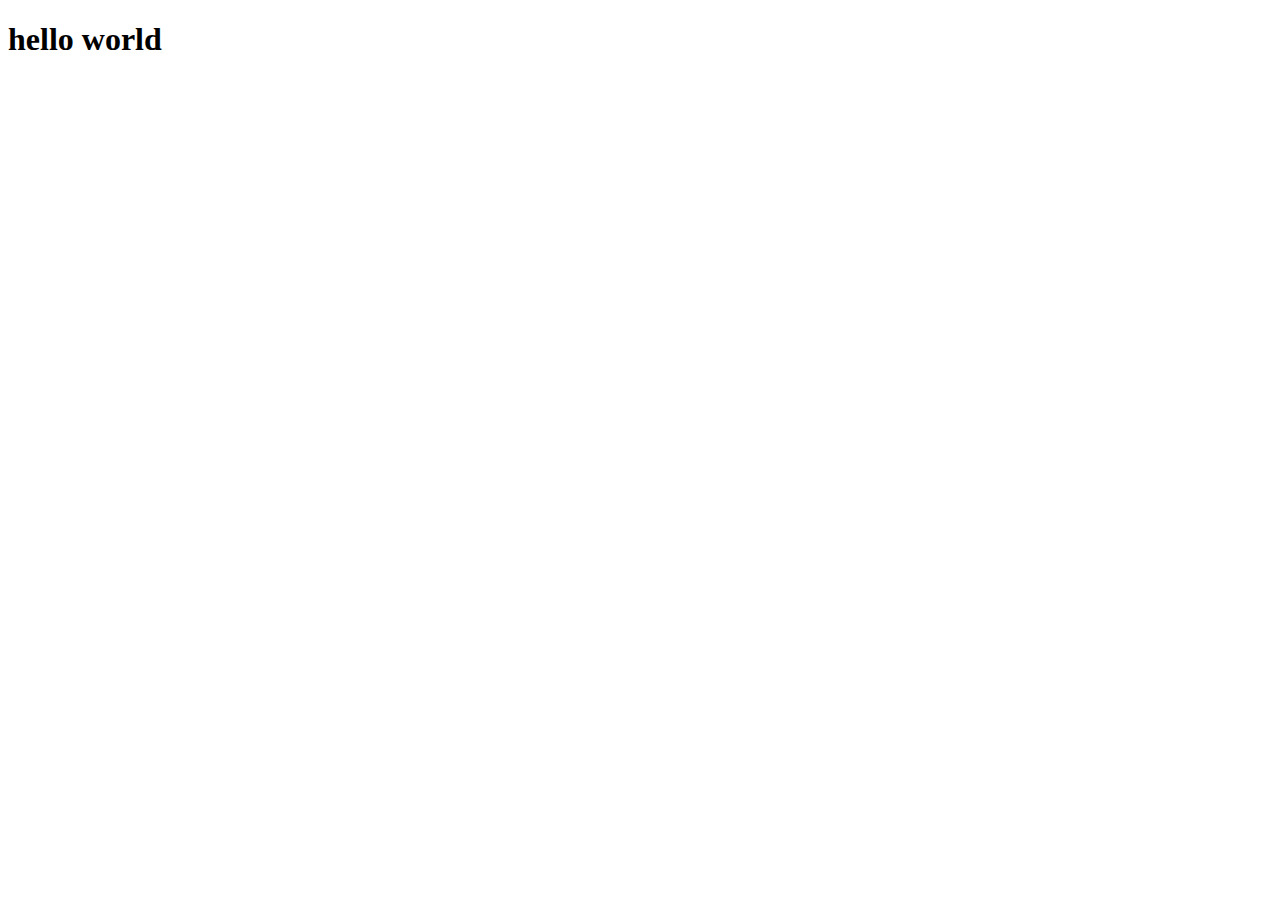
==== index.html @ ac99f6fc "first commit" ====
<!DOCTYPE html>
<html lang="en">
<head>
    <meta charset="UTF-8">
    <meta name="viewport" content="width=device-width, initial-scale=1.0">
    <title>Document</title>
</head>
<body>
    

    <h1>hello world</h1>



</body>
</html>
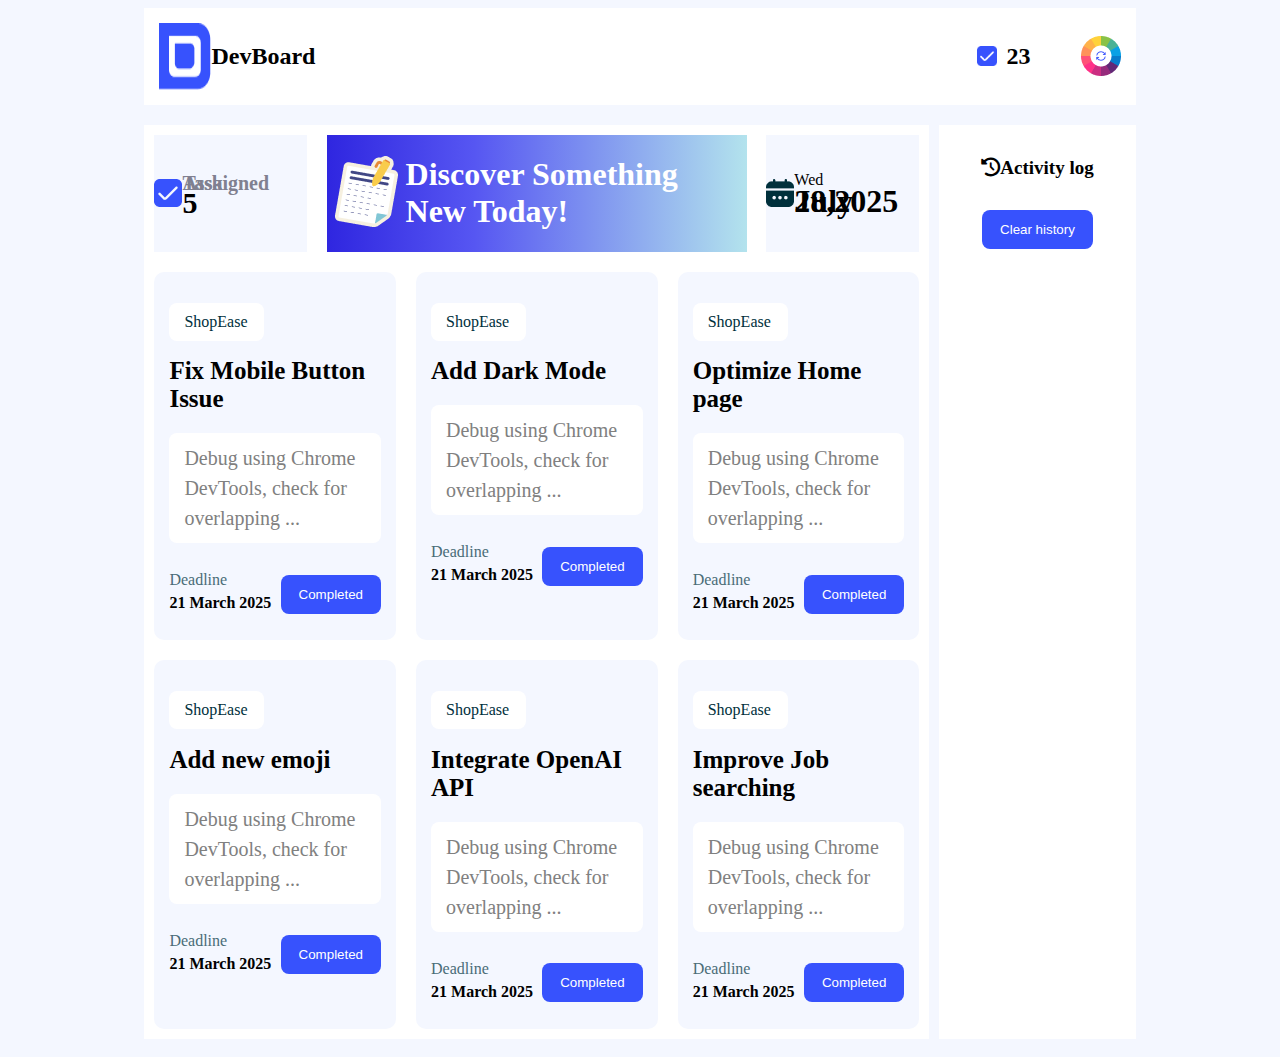
==== commit 147c85d9: "kicota korlam r ki" ====
--- a/index.html
+++ b/index.html
@@ -1,16 +1,310 @@
 <!DOCTYPE html>
 <html lang="en">
+
 <head>
     <meta charset="UTF-8">
     <meta name="viewport" content="width=device-width, initial-scale=1.0">
-    <title>Document</title>
+    <title>Dev_Board</title>
+    <link rel="stylesheet" href="style.css">
+    <!-- font awesome cdn -->
+    <link rel="stylesheet" href="https://cdnjs.cloudflare.com/ajax/libs/font-awesome/6.7.2/css/all.min.css">
+
 </head>
+
 <body>
-    
-
-    <h1>hello world</h1>
-
-
-
+    <section>
+
+        <!-- header part -->
+        <section class="container">
+            <header class="mainheader">
+                <div class="headerlogu">
+                    <img src="./assets/logo.png" alt="">
+                    <h2>DevBoard</h2>
+                </div>
+                <div class="headerChechBoxButton">
+                    <div class="checBox">
+                        <img class="checBoxImg" src="./assets/checkbox.png" alt="">
+                        <h2 id="checkboxValue">23</h2>
+                    </div>
+                    <div class="headerButton">
+                        <img id="bgChange" class="headerButtonImg" src="./assets/theme-btn.png" alt="">
+                    </div>
+
+                </div>
+            </header>
+
+
+            <!-- dev board start -->
+
+            <section class="dev-board">
+                <div style="background-color: white; width: 80%;">
+                    <div class="devBoard_01">
+                        <div class="mainbox">
+
+                            <!-- first row  -->
+                            <div class="first-row">
+                                
+                            <div class="firstRow-Box1">
+                                <div>
+                                    <img src="./assets/checkbox.png" alt="">
+                                </div>
+                                <div class="firstRow-Box1_content">
+                                    <p>Task Assaigned</p>
+                                    <h1 id="task-value">5</h1>
+                                </div>
+                            </div>
+
+                            <div id="disciver" class="firstRow-Box2">
+                                <div>
+                                    <img src="./assets/board.png" alt="">
+                                </div>
+                                <div>
+                                    <h1>Discover Something <br>
+                                         New Today!</h1>
+                                </div>
+                            </div>
+
+                            <div class="firstRow-Box3">
+                                <div>
+                                    <img src="./assets/calender.png" alt="">
+                                </div>
+                                <div>
+                                    <p>Wed</p>
+                                    <h1>July 28,2025</h1>
+                                </div>
+                            </div>
+                            </div>
+
+
+                            <div class="six_box">
+                                <div class="box-1">
+                                    <p class="box-1btn">ShopEase</p>
+                                    <h1 class="box-heading">Fix Mobile Button Issue </h1>
+                                    <p class="box-btn-02">Debug using Chrome DevTools, check for overlapping ...</p>
+
+                                    <div class="deadline">
+                                        <div class="deadlineText">
+                                            <p style="color: #496c77;">Deadline</p>
+                                            <h4>21 March 2025</h4>
+                                        </div>
+                                        <div>
+                                            <button id="deedline-Button" class="deadline-BTN">Completed</button>
+                                        </div>
+                                    </div>
+                                </div>
+
+                                <div class="box-1">
+                                    <p class="box-1btn">ShopEase</p>
+                                    <h1 class="box-heading">Add Dark Mode </h1>
+                                    <p class="box-btn-02">Debug using Chrome DevTools, check for overlapping ...</p>
+
+                                    <div class="deadline">
+                                        <div class="deadlineText">
+                                            <p style="color: #496c77;">Deadline</p>
+                                            <h4>21 March 2025</h4>
+                                        </div>
+                                        <div>
+                                            <button id="deedline-Button2" class="deadline-BTN">Completed</button>
+                                        </div>
+                                    </div>
+                                </div>
+
+                                <div class="box-1">
+                                    <p class="box-1btn">ShopEase</p>
+                                    <h1 class="box-heading">Optimize  Home page  </h1>
+                                    <p class="box-btn-02">Debug using Chrome DevTools, check for overlapping ...</p>
+
+                                    <div class="deadline">
+                                        <div class="deadlineText">
+                                            <p style="color: #496c77;">Deadline</p>
+                                            <h4>21 March 2025</h4>
+                                        </div>
+                                        <div>
+                                            <button id="deedline-Button3" class="deadline-BTN">Completed</button>
+                                        </div>
+                                    </div>
+                                </div>
+                                <div class="box-1">
+                                    <p class="box-1btn">ShopEase</p>
+                                    <h1 class="box-heading">Add new emoji </h1>
+                                    <p class="box-btn-02">Debug using Chrome DevTools, check for overlapping ...</p>
+
+                                    <div class="deadline">
+                                        <div class="deadlineText">
+                                            <p style="color: #496c77;">Deadline</p>
+                                            <h4>21 March 2025</h4>
+                                        </div>
+                                        <div>
+                                            <button id="deedline-Button4" class="deadline-BTN">Completed</button>
+                                        </div>
+                                    </div>
+                                </div>
+                                <div class="box-1">
+                                    <p class="box-1btn">ShopEase</p>
+                                    <h1 class="box-heading">Integrate OpenAI API </h1>
+                                    <p class="box-btn-02">Debug using Chrome DevTools, check for overlapping ...</p>
+
+                                    <div class="deadline">
+                                        <div class="deadlineText">
+                                            <p style="color: #496c77;">Deadline</p>
+                                            <h4>21 March 2025</h4>
+                                        </div>
+                                        <div>
+                                            <button id="deedline-Button5" class="deadline-BTN">Completed</button>
+                                        </div>
+                                    </div>
+                                </div>
+                                <div class="box-1">
+                                    <p class="box-1btn">ShopEase</p>
+                                    <h1 class="box-heading">Improve Job searching  </h1>
+                                    <p class="box-btn-02">Debug using Chrome DevTools, check for overlapping ...</p>
+
+                                    <div class="deadline">
+                                        <div class="deadlineText">
+                                            <p style="color: #496c77;">Deadline</p>
+                                            <h4>21 March 2025</h4>
+                                        </div>
+                                        <div>
+                                            <button id="deedline-Button6" class="deadline-BTN">Completed</button>
+                                        </div>
+                                    </div>
+                                </div>
+                            </div>
+
+
+                        </div>
+
+                    </div>
+                </div>
+
+                <!-- dev-board 02 -->
+                <div class="devBoard_02 "
+                    style="text-align: center; width: 20%; background-color: white; margin-left: 10px;">
+                    <h5 style="text-align: center ; font-size: 19px;"><i
+                            class="fa-solid fa-clock-rotate-left"></i>Activity log</h5>
+                    <button id="clearButton" class="dev-board2-btn">Clear history</button>
+                    <div id="historyadd">
+
+                    </div>
+                </div>
+            </section>
+
+
+
+
+
+
+
+
+
+
+
+
+
+
+
+
+
+
+
+
+
+
+
+
+
+
+
+
+
+
+
+
+
+
+
+
+
+
+
+
+
+
+
+
+
+
+
+
+
+
+
+
+
+
+
+
+
+
+
+
+
+
+
+
+
+
+
+
+
+
+
+        </section>
+
+
+
+
+
+
+
+
+
+
+
+
+
+
+
+
+
+
+
+
+
+
+
+
+
+
+
+
+
+
+
+
+
+
+
+
+
+
+
+    </section>
+
+<script src="./app.js"></script>
+<script src="./block.js"></script>
+<script src="back.js"></script>
+<script src="themChange.js"></script>
 </body>
+
 </html>--- a/style.css
+++ b/style.css
@@ -0,0 +1,215 @@
+
+.container{
+    width: 80%;
+    margin: 0 auto;
+ 
+}
+body{
+  background-color: #f4f7ff;
+}
+
+.mainheader{
+    display: flex;
+    justify-content: space-between;
+    margin: 0px 10px;
+    justify-items: center;
+   align-items: center;
+   background-color: white;
+   padding: 15px 15px;
+}
+/* .checBox{
+    display: flex;
+    justify-content: space-evenly;
+}  */
+.headerChechBoxButton{
+    display: flex;
+}
+.headerButton{
+    display: flex;
+    align-items: center;
+}
+.headerlogu{
+    display: flex;
+}
+.checBox{
+    display: flex;
+    align-items: center;
+    gap: 10px;
+}
+.checBox h2{
+    margin-right: 20px;
+}
+.img{
+    width: 100%;
+}
+.checBoxImg{
+    width: 20px;
+    height: 20px;
+}
+.headerButtonImg{
+    width: 40px;
+    height: 40px;
+    margin-left: 30px;
+}
+
+/* dev board part two */
+.deadline{
+    display: flex;
+    align-items: center;
+    justify-content: space-between;
+}
+.devBoard_01{
+ 
+    
+ 
+}
+.dev-board{
+    display: flex ;
+    /* align-items: center; */
+    margin-top: 10px;
+    padding: 10px;
+    /* background-color: white; */
+    gap: 0px;
+}
+.box-1{
+    background-color: #f4f7ff;
+    padding: 15px;
+    border-radius: 10PX;
+    
+}
+.box-1btn{
+    background-color: white;
+    padding: 10px 15px;
+    width: 65px;
+    border-radius: 8px;
+    color: #00303c;
+}
+.mainbox{
+   
+    gap: 20px;
+    
+}
+.box-btn-02{
+    background-color: white;
+    padding: 10px 15px;
+    /* width: 80%; */
+    border-radius: 8px;
+    color: #808080;
+    line-height: 1.5;
+    font-size: 20px;
+}
+.deadline-BTN{
+    background-color:#3752fd ;
+    padding: 12px 18px;
+    color: white;
+    border-radius: 8px;
+    border: none;
+}
+.box-heading{
+    font-size: 25px;
+}
+.mainbox{
+    padding: 10px;
+}.deadlineText{
+    line-height: .1;
+}
+.dev-board2-btn{
+    background-color:#3752fd ;
+    padding: 12px 18px;
+    color: white;
+    border-radius: 8px;
+    border: none;
+}
+.six_box{
+    display: grid;
+    grid-template-columns: repeat(3,1fr);
+    gap: 20px;
+
+}
+/* box_1_first_row */
+.first-row{
+    display: flex;
+    justify-content: space-between;
+}
+.firstRow-Box1{
+    width: 20%;
+    background-color: #f4f7ff;
+    margin-bottom: 20px;
+    display: flex;
+    align-items: center;
+   line-height: 0cm;
+    justify-content: space-evenly;
+}
+.firstRow-Box2{
+    width: 55%;
+    background-color: #f4f7ff;
+    margin-bottom: 20px;
+    display: flex;
+    justify-content: left;
+    align-items: center;
+    background-image: linear-gradient(90deg, #2f26e0 0%, #5656f2 35%, #b3e3ed 100%);
+    
+}
+.firstRow-Box2 h1{
+    font-size: 32px;
+    color: white;
+}
+.firstRow-Box3{
+    width: 20%;
+    background-color: #f4f7ff;
+    margin-bottom: 20px;
+    display: flex;
+    justify-content: center;
+    align-items: center;
+    justify-content: space-evenly;
+    line-height: 0ch;
+}
+.firstRow-Box1_content{
+   
+}
+.firstRow-Box1_content p{
+    font-size: 20px;
+    font-weight: 600;
+    color: #808090;
+}
+.firstRow-Box1_content  h1{
+    font-size: 30px;
+}
+
+/* universal */
+
+.universal{
+    background-color: #cae1f8;
+    color: white;
+    padding: 10px 20px;
+    font-size: 16px;
+    border: none;
+    border-radius: 5px;
+    opacity: 0.5; /* Opacity set to 50% */
+    cursor: pointer;
+   
+}
+/* block  */
+
+.header{
+    display: flex;
+    justify-content: space-between;
+    align-items: center;
+    justify-content: ;
+    margin-top: 12px;
+    background-color: white;
+    padding: 5px 10px;
+}
+.headerLogu{
+    display: flex;
+}
+.headerLogu span{
+    font-weight: 100;
+}
+.headerLoguBtn{
+    background-color:#3752fd ;
+    padding: 12px 18px;
+    color: white;
+    border: none;
+    border-radius: 10px;
+}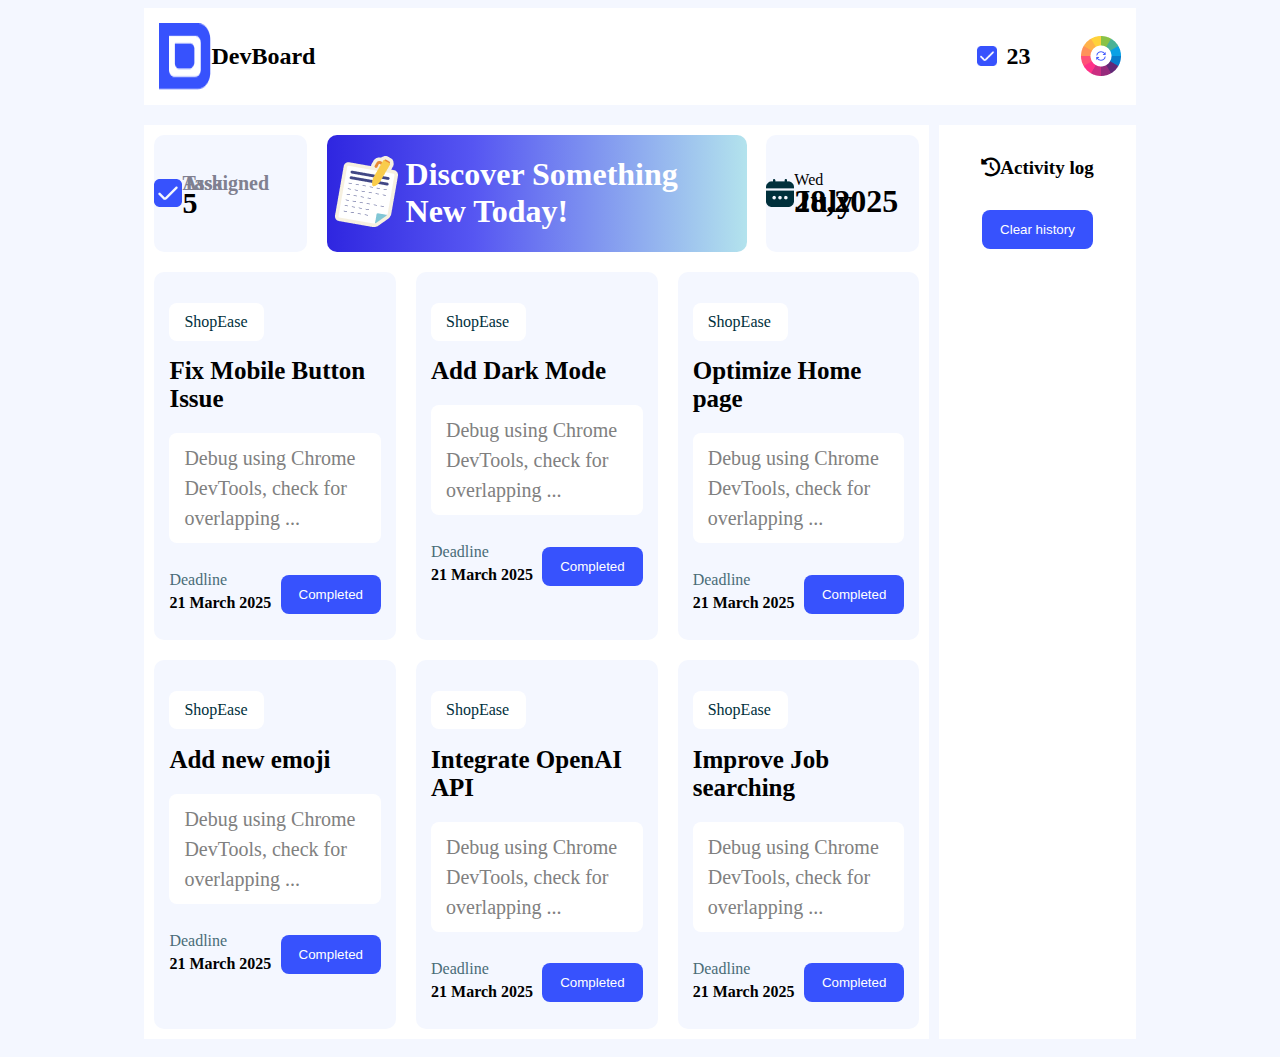
==== commit d189a524: "check" ====
--- a/index.html
+++ b/index.html
@@ -44,7 +44,7 @@
                             <!-- first row  -->
                             <div class="first-row">
                                 
-                            <div class="firstRow-Box1">
+                            <div class="firstRow-Box1 " style="border-radius: 10px;">
                                 <div>
                                     <img src="./assets/checkbox.png" alt="">
                                 </div>
@@ -54,7 +54,7 @@
                                 </div>
                             </div>
 
-                            <div id="disciver" class="firstRow-Box2">
+                            <div id="disciver" class="firstRow-Box2" style="border-radius: 10px;">
                                 <div>
                                     <img src="./assets/board.png" alt="">
                                 </div>
@@ -64,7 +64,7 @@
                                 </div>
                             </div>
 
-                            <div class="firstRow-Box3">
+                            <div class="firstRow-Box3" style="border-radius: 10px;">
                                 <div>
                                     <img src="./assets/calender.png" alt="">
                                 </div>
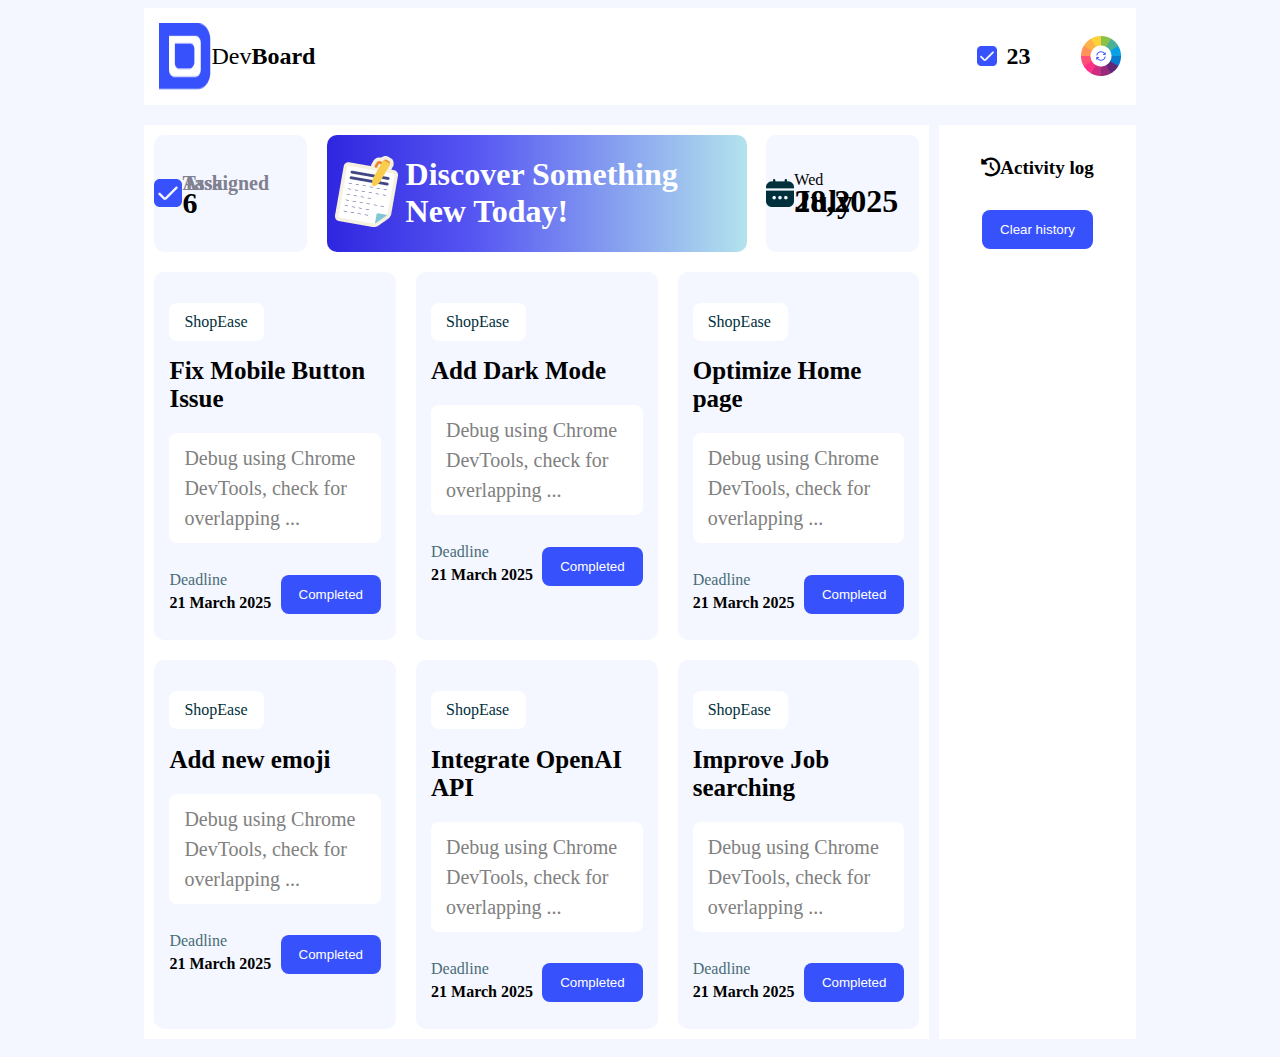
==== commit bcc1d1eb: "check kortaci" ====
--- a/index.html
+++ b/index.html
@@ -19,7 +19,7 @@
             <header class="mainheader">
                 <div class="headerlogu">
                     <img src="./assets/logo.png" alt="">
-                    <h2>DevBoard</h2>
+                    <h2> <span style="font-weight: 100;">Dev</span>Board</h2>
                 </div>
                 <div class="headerChechBoxButton">
                     <div class="checBox">
@@ -50,7 +50,7 @@
                                 </div>
                                 <div class="firstRow-Box1_content">
                                     <p>Task Assaigned</p>
-                                    <h1 id="task-value">5</h1>
+                                    <h1 id="task-value">6</h1>
                                 </div>
                             </div>
 
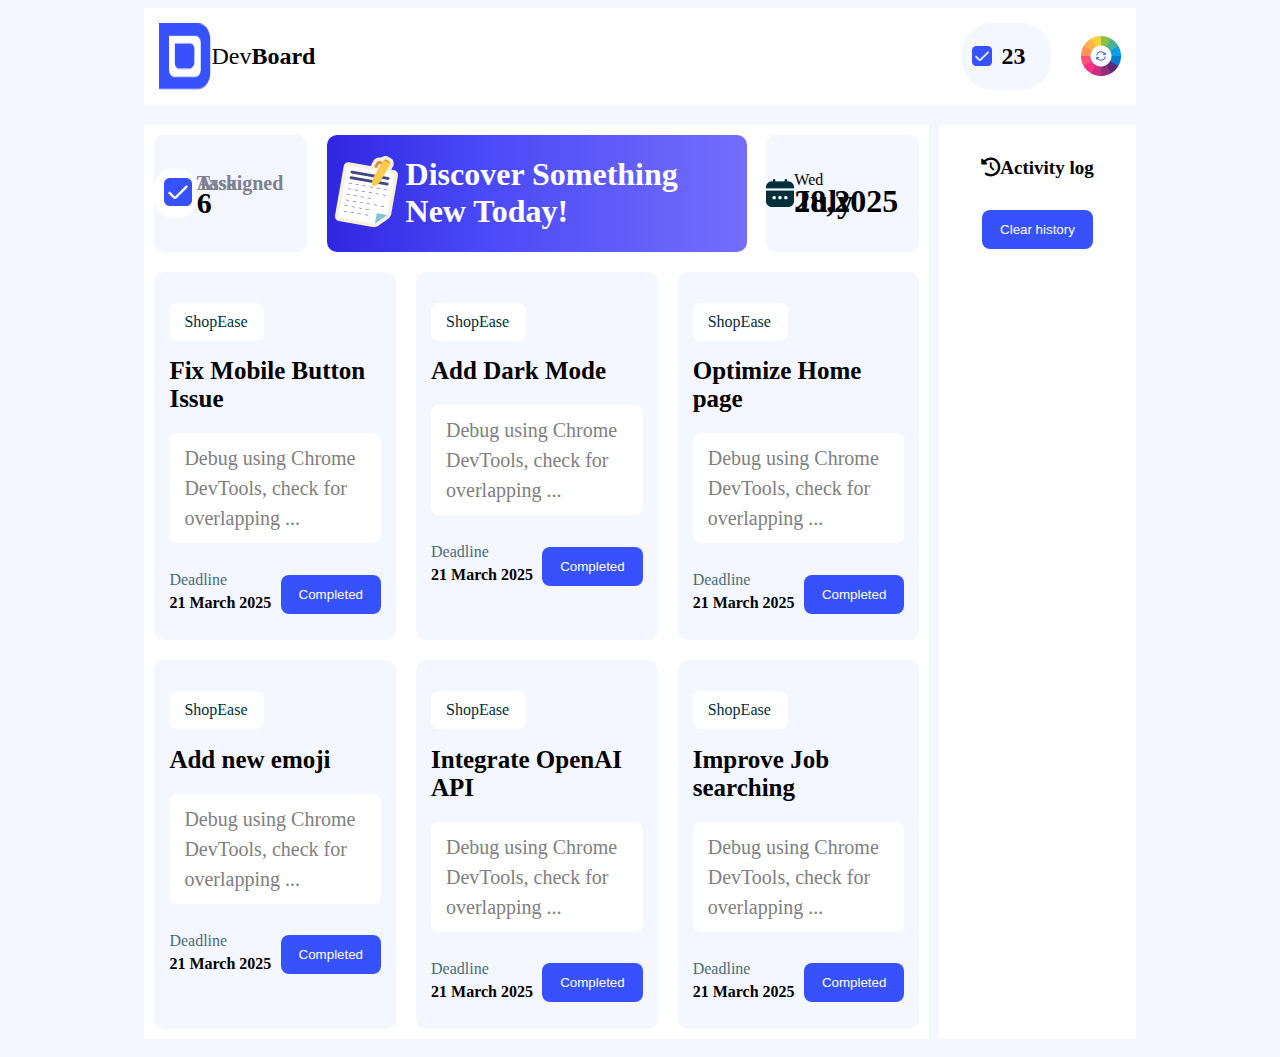
==== commit 8f15899d: "fainall" ====
--- a/index.html
+++ b/index.html
@@ -22,7 +22,8 @@
                     <h2> <span style="font-weight: 100;">Dev</span>Board</h2>
                 </div>
                 <div class="headerChechBoxButton">
-                    <div class="checBox">
+                    <div class="checBox"
+                        style="background-color:#f4f7ff ; padding: 0px 5px 0px 10px; border-radius: 30px;">
                         <img class="checBoxImg" src="./assets/checkbox.png" alt="">
                         <h2 id="checkboxValue">23</h2>
                     </div>
@@ -43,38 +44,38 @@
 
                             <!-- first row  -->
                             <div class="first-row">
-                                
-                            <div class="firstRow-Box1 " style="border-radius: 10px;">
-                                <div>
-                                    <img src="./assets/checkbox.png" alt="">
-                                </div>
-                                <div class="firstRow-Box1_content">
-                                    <p>Task Assaigned</p>
-                                    <h1 id="task-value">6</h1>
+
+                                <div class="firstRow-Box1 " style="border-radius: 10px;">
+                                    <div class="chk">
+                                        <img style="margin-left: 10px; margin-top: 10px;"  src="./assets/checkbox.png" alt="">
+                                    </div>
+                                    <div class="firstRow-Box1_content">
+                                        <p>Task Assaigned</p>
+                                        <h1 id="task-value">6</h1>
+                                    </div>
+                                </div>
+
+                                <div id="disciver" class="firstRow-Box2" style="border-radius: 10px;">
+                                    <div>
+                                        <img src="./assets/board.png" alt="">
+                                    </div>
+                                    <div>
+                                        <h1>Discover Something <br>
+                                            New Today!</h1>
+                                    </div>
+                                </div>
+
+                                <div class="firstRow-Box3" style="border-radius: 10px;">
+                                    <div>
+                                        <img src="./assets/calender.png" alt="">
+                                    </div>
+                                    <div>
+                                        <p>Wed</p>
+                                        <h1>July 28,2025</h1>
+                                    </div>
                                 </div>
                             </div>
 
-                            <div id="disciver" class="firstRow-Box2" style="border-radius: 10px;">
-                                <div>
-                                    <img src="./assets/board.png" alt="">
-                                </div>
-                                <div>
-                                    <h1>Discover Something <br>
-                                         New Today!</h1>
-                                </div>
-                            </div>
-
-                            <div class="firstRow-Box3" style="border-radius: 10px;">
-                                <div>
-                                    <img src="./assets/calender.png" alt="">
-                                </div>
-                                <div>
-                                    <p>Wed</p>
-                                    <h1>July 28,2025</h1>
-                                </div>
-                            </div>
-                            </div>
-
 
                             <div class="six_box">
                                 <div class="box-1">
@@ -111,7 +112,7 @@
 
                                 <div class="box-1">
                                     <p class="box-1btn">ShopEase</p>
-                                    <h1 class="box-heading">Optimize  Home page  </h1>
+                                    <h1 class="box-heading">Optimize Home page  </h1>
                                     <p class="box-btn-02">Debug using Chrome DevTools, check for overlapping ...</p>
 
                                     <div class="deadline">
@@ -156,7 +157,7 @@
                                 </div>
                                 <div class="box-1">
                                     <p class="box-1btn">ShopEase</p>
-                                    <h1 class="box-heading">Improve Job searching  </h1>
+                                    <h1 class="box-heading">Improve Job searching </h1>
                                     <p class="box-btn-02">Debug using Chrome DevTools, check for overlapping ...</p>
 
                                     <div class="deadline">
@@ -301,10 +302,10 @@
 
     </section>
 
-<script src="./app.js"></script>
-<script src="./block.js"></script>
-<script src="back.js"></script>
-<script src="themChange.js"></script>
+    <script src="./app.js"></script>
+    <script src="./block.js"></script>
+    <script src="back.js"></script>
+    <script src="themChange.js"></script>
 </body>
 
 </html>--- a/style.css
+++ b/style.css
@@ -147,7 +147,7 @@
     display: flex;
     justify-content: left;
     align-items: center;
-    background-image: linear-gradient(90deg, #2f26e0 0%, #5656f2 35%, #b3e3ed 100%);
+    background-image: linear-gradient(90deg, #2f26e0 0%, #4848f7 35%, #756efb 100%);
     
 }
 .firstRow-Box2 h1{
@@ -163,6 +163,12 @@
     align-items: center;
     justify-content: space-evenly;
     line-height: 0ch;
+}
+.chk{
+    background-color: white;
+    width: 50px;
+    height: 50px;
+    border-radius: 20px;
 }
 .firstRow-Box1_content{
    
